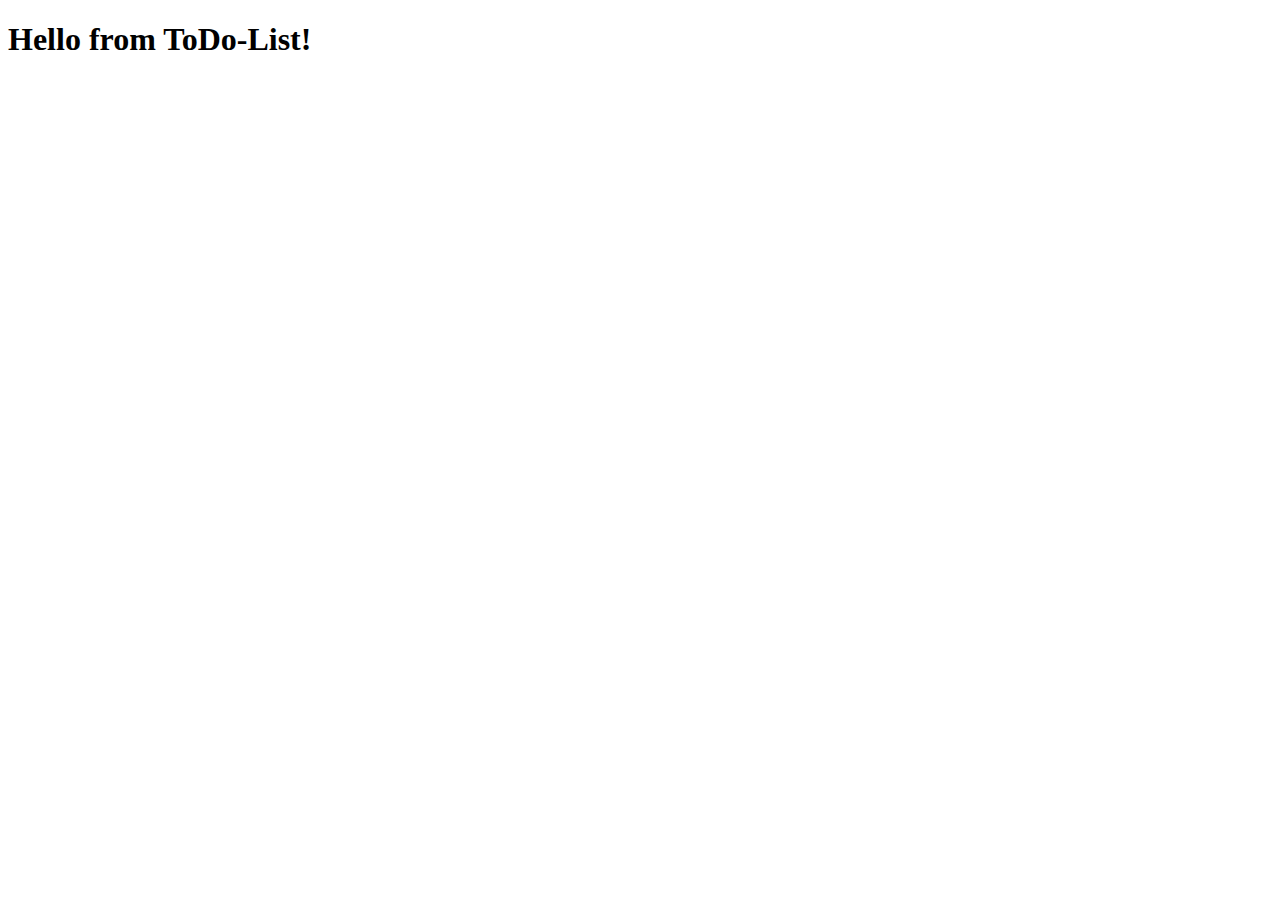
==== index.html @ 38c628ce "Added index.html for hosting via github pages" ====
<!DOCTYPE html>
<html lang="en">
<head>
    <meta charset="UTF-8">
    <meta name="viewport" content="width=device-width, initial-scale=1.0">
    <title>Todo list</title>
</head>
<body>
    <h1>Hello from ToDo-List!</h1>
</body>
</html>
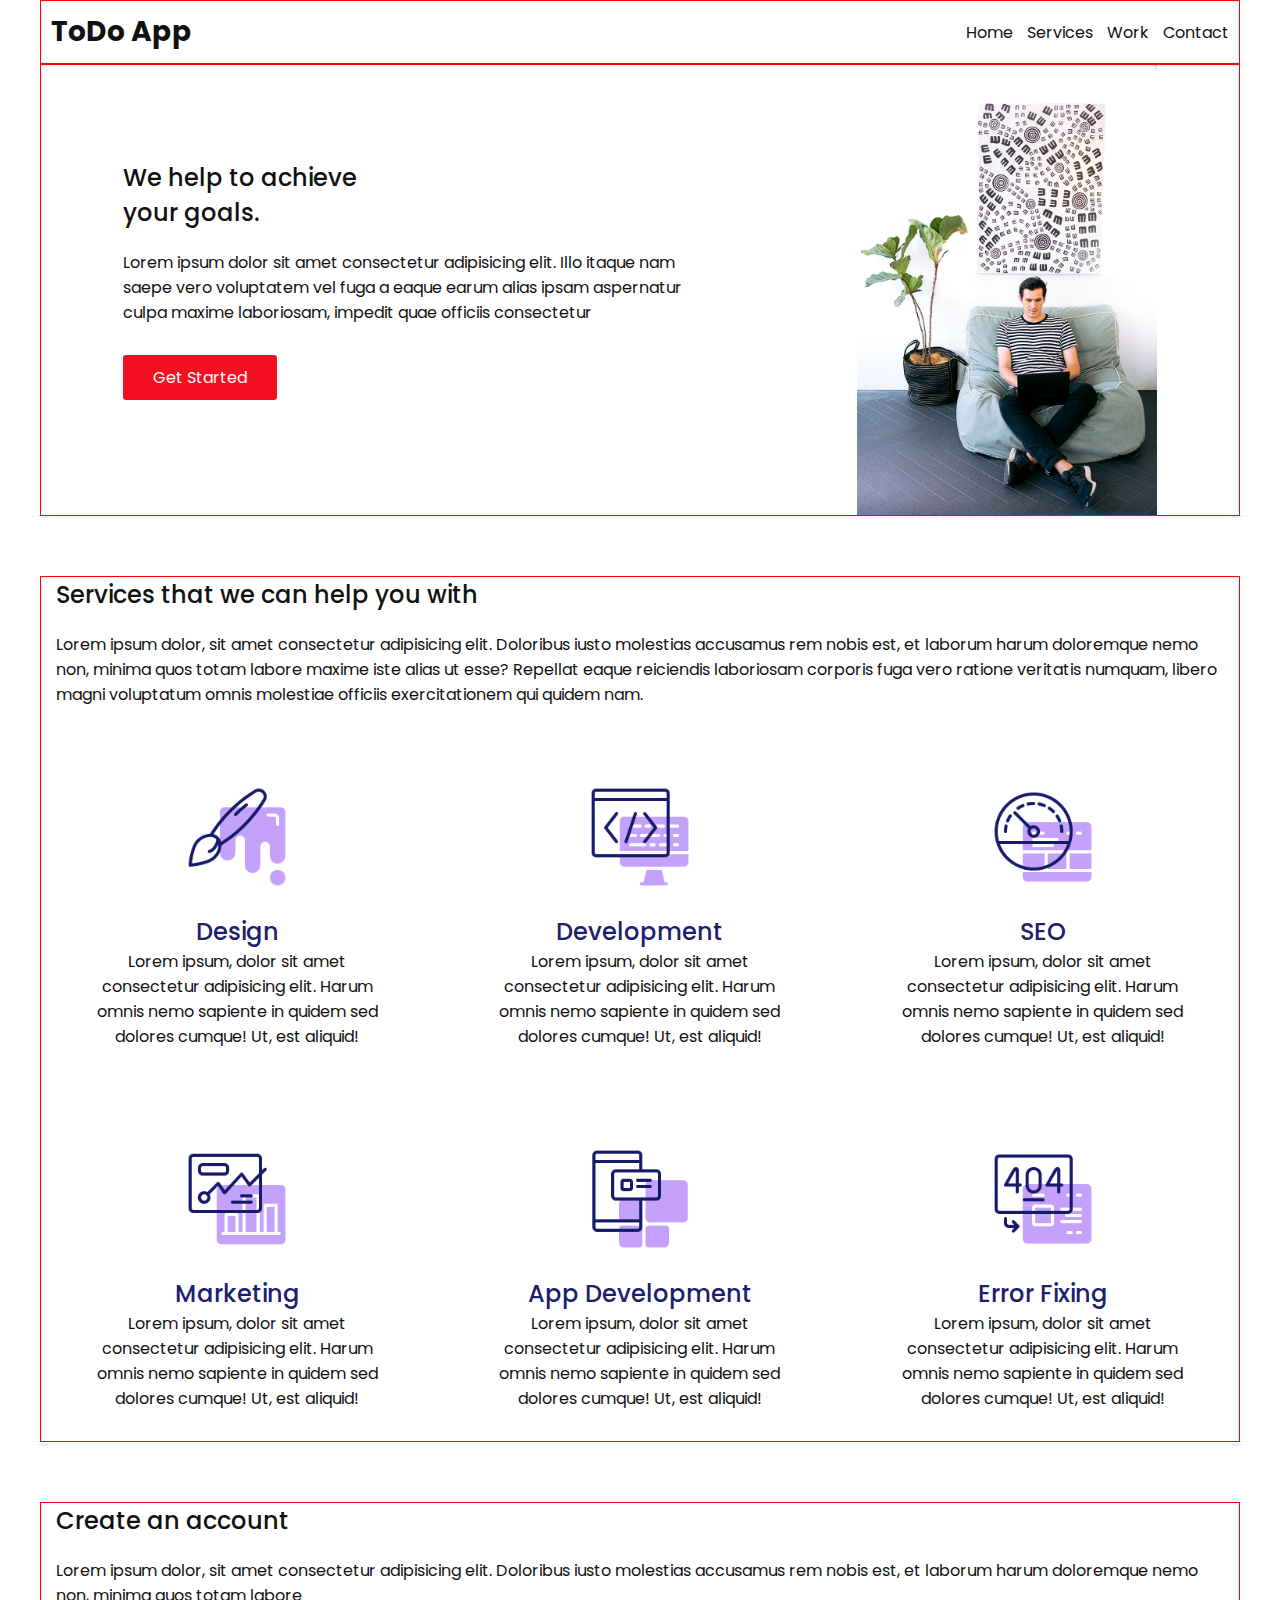
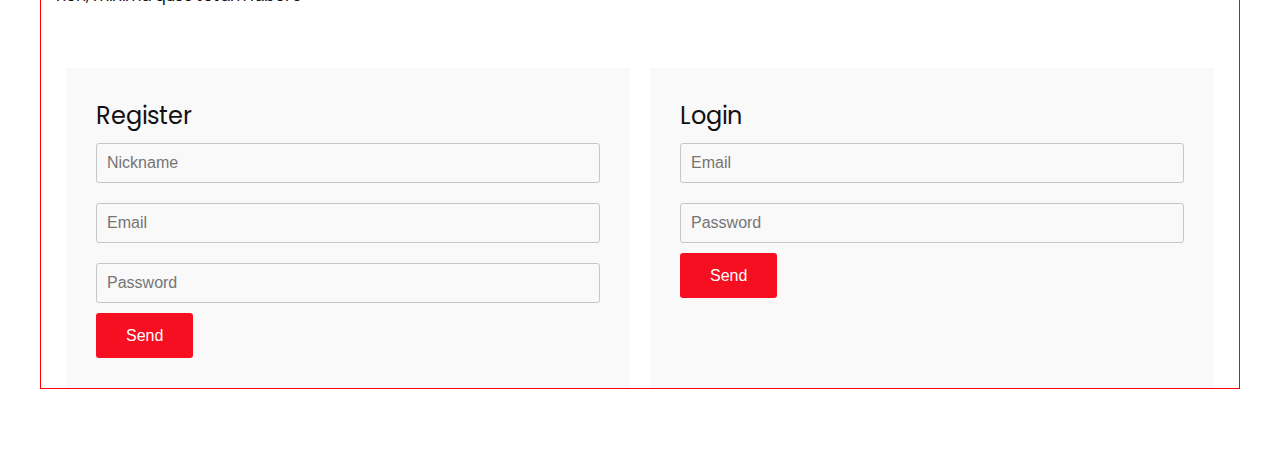
==== commit 0fa5156e: "Enhance home page" ====
--- a/index.html
+++ b/index.html
@@ -1,11 +1,165 @@
 <!DOCTYPE html>
 <html lang="en">
 <head>
-    <meta charset="UTF-8">
-    <meta name="viewport" content="width=device-width, initial-scale=1.0">
-    <title>Todo list</title>
+    <meta charset="UTF-8" />
+    <meta name="viewport" content="width=device-width, initial-scale=1.0" />
+    <link rel="stylesheet" href="css/style.css" />
+    <title>ToDo Application</title>
 </head>
 <body>
-    <h1>Hello from ToDo-List!</h1>
+    <header>
+        <div class="navigation container">
+            <a class="logo" href="index.html">ToDo App</a>
+
+            <ul>
+                <li><a href="index.html">Home</a></li>
+                <li><a href="services.html">Services</a></li>
+                <li><a href="work.html">Work</a></li>
+                <li><a href="contact.html">Contact</a></li>
+            </ul>
+        </div>
+    </header>
+  
+    <section class="home container">
+        <div class="home-content">
+            <h1>
+            We help to achieve <br />
+            your goals.
+            </h1>
+            <p>
+            Lorem ipsum dolor sit amet consectetur adipisicing elit. Illo itaque
+            nam saepe vero voluptatem vel fuga a eaque earum alias ipsam
+            aspernatur culpa maxime laboriosam, impedit quae officiis consectetur
+            </p>
+            <a href="#account" class="btn">Get Started</a>
+        </div>
+
+        <img src="images/home-img.jpg" class="home-img" alt="" />
+    </section>
+
+    <section class="services container">
+        <div class="title">
+            <h1>Services that we can help you with</h1>
+            <p>
+                Lorem ipsum dolor, sit amet consectetur adipisicing elit. Doloribus
+                iusto molestias accusamus rem nobis est, et laborum harum doloremque
+                nemo non, minima quos totam labore maxime iste alias ut esse? Repellat
+                eaque reiciendis laboriosam corporis fuga vero ratione veritatis
+                numquam, libero magni voluptatum omnis molestiae officiis
+                exercitationem qui quidem nam.
+            </p>
+        </div>
+        <div class="services-list">
+            <div class="service">
+                <div class="icon">
+                <img src="images/service-1.png" alt="" />
+                </div>
+                <h2>Design</h2>
+                Lorem ipsum, dolor sit amet consectetur adipisicing elit. Harum omnis
+                nemo sapiente in quidem sed dolores cumque! Ut, est aliquid!
+            </div>
+            <div class="service">
+                <div class="icon">
+                <img src="images/service-2.png" alt="" />
+                </div>
+                <h2>Development</h2>
+                Lorem ipsum, dolor sit amet consectetur adipisicing elit. Harum omnis
+                nemo sapiente in quidem sed dolores cumque! Ut, est aliquid!
+            </div>
+            <div class="service">
+                <div class="icon">
+                <img src="images/service-3.png" alt="" />
+                </div>
+                <h2>SEO</h2>
+                Lorem ipsum, dolor sit amet consectetur adipisicing elit. Harum omnis
+                nemo sapiente in quidem sed dolores cumque! Ut, est aliquid!
+            </div>
+            <div class="service">
+                <div class="icon">
+                <img src="images/service-4.png" alt="" />
+                </div>
+                <h2>Marketing</h2>
+                Lorem ipsum, dolor sit amet consectetur adipisicing elit. Harum omnis
+                nemo sapiente in quidem sed dolores cumque! Ut, est aliquid!
+            </div>
+            <div class="service">
+                <div class="icon">
+                <img src="images/service-5.png" alt="" />
+                </div>
+                <h2>App Development</h2>
+                Lorem ipsum, dolor sit amet consectetur adipisicing elit. Harum omnis
+                nemo sapiente in quidem sed dolores cumque! Ut, est aliquid!
+            </div>
+            <div class="service">
+                <div class="icon">
+                <img src="images/service-6.png" alt="" />
+                </div>
+                <h2>Error Fixing</h2>
+                Lorem ipsum, dolor sit amet consectetur adipisicing elit. Harum omnis
+                nemo sapiente in quidem sed dolores cumque! Ut, est aliquid!
+            </div>
+        </div>
+    </section>
+
+    <section id="account" class="account container">
+        <div class="title">
+            <h1>Create an account</h1>
+            <p>
+            Lorem ipsum dolor, sit amet consectetur adipisicing elit. Doloribus
+            iusto molestias accusamus rem nobis est, et laborum harum doloremque
+            nemo non, minima quos totam labore
+            </p>
+        </div>
+        <div class="account-wrapper">
+            <div class="account-form">
+                <h2>Register</h2>
+
+                <form>
+                    <div class="row">
+                        <div class="input100">
+                            <input type="text" placeholder="Nickname">
+                        </div>
+                        </div>
+                    <div class="row">
+                        <div class="input100">
+                            <input type="text" placeholder="Email" />
+                        </div>
+                    </div>
+                    <div class="row">
+                        <div class="input100">
+                            <input type="text" placeholder="Password" />
+                        </div>
+                    </div>
+                    <div class="row">
+                        <div class="btn account-btn">
+                            <input type="submit" value="Send" />
+                        </div>
+                    </div>
+                </form>
+            </div>
+
+            <div class="account-form">
+                <h2>Login</h2>
+
+                <form>
+                    <div class="row">
+                        <div class="input100">
+                            <input type="text" placeholder="Email" />
+                        </div>
+                    </div>
+                    <div class="row">
+                        <div class="input100">
+                            <input type="text" placeholder="Password" />
+                        </div>
+                    </div>
+                    <div class="row">
+                        <div class="btn account-btn">
+                            <input type="submit" value="Send" />
+                        </div>
+                    </div>
+                </form>
+            </div>
+        </div>
+    </section>
 </body>
 </html>--- a/css/style.css
+++ b/css/style.css
@@ -0,0 +1,393 @@
+@import url('https://fonts.googleapis.com/css?family=Poppins:200,300,400,500,600,700,800,900&display=swap');
+
+:root {
+  --primary-color: #f60f20;
+  --secondary-color: #1b206e;
+  
+  --logo-text-size: 28px;
+  --title-text-size: 24px;
+  --regular-text-size: 16px;
+}
+
+/* BASE STYLES */
+* {
+  box-sizing: border-box;
+  margin: 0;
+  padding: 0;
+}
+
+html,
+body {
+  font-family: 'Poppins', sans-serif;
+  color: #111;
+  scroll-behavior: smooth;
+}
+
+h1 {
+  font-size: var(--title-text-size);
+  font-weight: 500;
+}
+
+p {
+  font-size: var(--regular-text-size);
+  margin: 20px 0 10px;
+}
+
+section {
+  display: flex;
+  flex-direction: column;
+  align-items: center;
+  margin-top: 60px;
+}
+
+.container {
+  box-sizing: border-box;
+	max-width: 1200px;
+	padding: 0 15px;
+	margin-left: auto;
+	margin-right: auto;
+  border: 1px solid red;
+}
+
+section.home {
+  flex-direction: row;
+  justify-content: space-around;
+  flex-wrap: wrap;
+  margin-top: 0;
+}
+
+/* BUTTON */
+.btn {
+  cursor: pointer;
+  display: inline-block;
+  background: var(--primary-color);
+  color: #fff;
+  text-decoration: none;
+  padding: 10px 30px;
+  margin: 20px 0;
+  border: 0;
+  transition-duration: 0.2s;
+  border-radius: 3px;
+}
+
+.btn:hover {
+  opacity: 0.7;
+}
+
+.logo {
+  text-decoration: none;
+  color: #111;
+  font-size: var(--logo-text-size);
+  font-weight: 700;
+  z-index: 20;
+}
+
+/* TOGGLE */
+.toggle {
+  position: fixed;
+  top: 0;
+  right: 0;
+  width: 60px;
+  height: 60px;
+  background: var(--primary-color) url(../images/menu.png);
+  background-size: 30px;
+  background-position: center;
+  background-repeat: no-repeat;
+  z-index: 20;
+  cursor: pointer;
+}
+
+.toggle.active {
+  background: var(--primary-color) url(../images/close.png);
+  background-size: 25px;
+  background-position: center;
+  background-repeat: no-repeat;
+}
+
+/* NAVIGATION */
+.navigation {
+  border: 1px solid red;
+  position: relative;
+  padding: 10px;
+  box-sizing: border-box;
+  top: 0;
+  width: 100%;
+  background-color: #fff;
+  display: flex;
+  justify-content: space-between;
+  align-items: center;
+}
+
+.navigation ul {
+  position: relative;
+}
+
+.navigation ul li {
+  position: relative;
+  list-style: none;
+  text-align: center;
+  display: inline-block;
+  margin-left: 10px;
+}
+
+.navigation ul li a {
+  font-size: var(--regular-text-size);
+  color: #111;
+  text-decoration: none;
+}
+
+.navigation ul li a:hover {
+  color: var(--primary-color);
+}
+
+
+/* HOMEPAGE */
+.home-content {
+  position: relative;
+  z-index: 10;
+  max-width: 600px;
+}
+
+.home-img {
+  position: relative;
+  max-height: 450px;
+}
+
+/* SERVICES PAGE */
+.services-list {
+  margin-top: 40px;
+  display: grid;
+  grid-template-columns: repeat(3, 1fr);
+  gap: 40px;
+  text-align: center;
+}
+
+.service .title {
+  text-align: left;
+}
+
+.services-list .service {
+  cursor: pointer;
+  padding: 30px;
+  transition-duration: 0.2s;
+}
+
+.services-list .service:hover {
+  box-shadow: 0 10px 30px rgba(0, 0, 0, 0.1);
+}
+
+.services-list .service h2 {
+  font-size: var(--title-text-size);
+  font-weight: 500;
+  margin-top: 20px;
+  color: var(--secondary-color);
+}
+
+.services-list .service .icon img {
+  max-width: 100px;
+}
+
+/* WORK PAGE */
+.portfolio {
+  display: flex;
+  flex-wrap: wrap;
+  justify-content: center;
+  margin-top: 20px;
+}
+
+.portfolio .item {
+  position: relative;
+  width: 300px;
+  height: 300px;
+  margin: 5px;
+}
+
+.portfolio .item img {
+  width: 100%;
+  height: 100%;
+}
+
+.portfolio .item .action {
+  position: absolute;
+  top: 0;
+  left: 0;
+  width: 100%;
+  height: 100%;
+  background: rgba(0, 0, 0, 0.8);
+  display: flex;
+  justify-content: center;
+  align-items: center;
+  opacity: 0;
+  transition: 0.5s;
+}
+
+.portfolio .item:hover .action {
+  opacity: 1;
+}
+
+.portfolio .item .action a {
+  display: inline-block;
+  color: #fff;
+  text-decoration: none;
+  border: 1px solid #fff;
+  padding: 5px 15px;
+}
+
+/* ACCOUNT */
+section.account {
+  margin-bottom: 60px;
+}
+
+.account-wrapper {
+  position: relative;
+  width: 100%;
+  margin-top: 50px;
+  display: flex;
+  justify-content: center;
+}
+
+.account-form {
+  position: relative;
+  background: #f9f9f9;
+  width: calc(100% - 400px);
+  padding: 30px 20px;
+  margin: 0 10px;
+}
+
+.account-form h2 {
+  margin: 0 10px;
+  padding: 0;
+  font-size: var(--title-text-size);
+  font-weight: 400;
+}
+
+.account-form form {
+  width: 100%;
+}
+
+.account-form .row {
+  width: 100%;
+  display: flex;
+}
+
+.account-form .input50 {
+  width: 50%;
+  margin: 0 10px;
+}
+
+.account-form .input100 {
+  width: 100%;
+  margin: 0 10px;
+}
+
+.account-form .row input,
+.account-form .row textarea {
+  position: relative;
+  border: 1px solid rgba(0, 0, 0, 0.2);
+  border-radius: 3px;
+  color: #111;
+  background: transparent;
+  width: 100%;
+  padding: 10px;
+  outline: none;
+  font-size: var(--regular-text-size);
+  font-weight: 300;
+  margin: 10px 0;
+  resize: none;
+}
+
+.account-form .row textarea {
+  height: 150px;
+}
+
+.account-form .row input[type='submit'] {
+  /* background-color: var(--secondary-color); */
+  color: #fff;
+  margin: 0;
+  padding: 0;
+  /* text-transform: uppercase; */
+  /* letter-spacing: 2px; */
+  /* font-weight: 300; */
+  border: 0;
+  cursor: pointer;
+}
+
+.account-btn {
+  margin: 0 10px;
+}
+
+.account-info {
+  width: 350px;
+  background: #f9f9f9;
+  padding: 30px 20px 10px;
+}
+
+.account-info .info-box {
+  display: flex;
+  align-items: flex-start;
+  margin-bottom: 40px;
+}
+
+.account-info .info-box .account-icon {
+  width: 20px;
+  margin-right: 40px;
+}
+
+.account-info .info-box .details h4 {
+  color: var(--secondary-color);
+}
+
+.account-info .info-box .details p,
+.account-info .info-box .details a {
+  color: #111;
+}
+
+@media (max-width: 1068px) {
+  .services-list {
+    grid-template-columns: repeat(2, 1fr);
+  }
+
+  .account-wrapper {
+    flex-direction: column;
+  }
+
+  .account-form {
+    width: 100%;
+    margin: 0;
+    /* padding: 30px 30px 20px; */
+  }
+
+  .account-form .row {
+    flex-direction: column;
+  }
+
+  .account-form .input50,
+  .account-form .input100 {
+    width: 100%;
+    margin: 0;
+  }
+
+  .account-btn {
+    margin: 0;
+  }
+
+  .account-form h2 {
+    margin: 0;
+  }
+
+  .account-info {
+    width: 100%;
+    margin-top: 20px;
+    padding: 30px 30px 20px;
+  }
+}
+
+@media (max-width: 768px) {
+  .services-list {
+    grid-template-columns: 1fr;
+  }
+
+  .services-list .service {
+    box-shadow: 0 10px 30px rgba(0, 0, 0, 0.1);
+  }
+}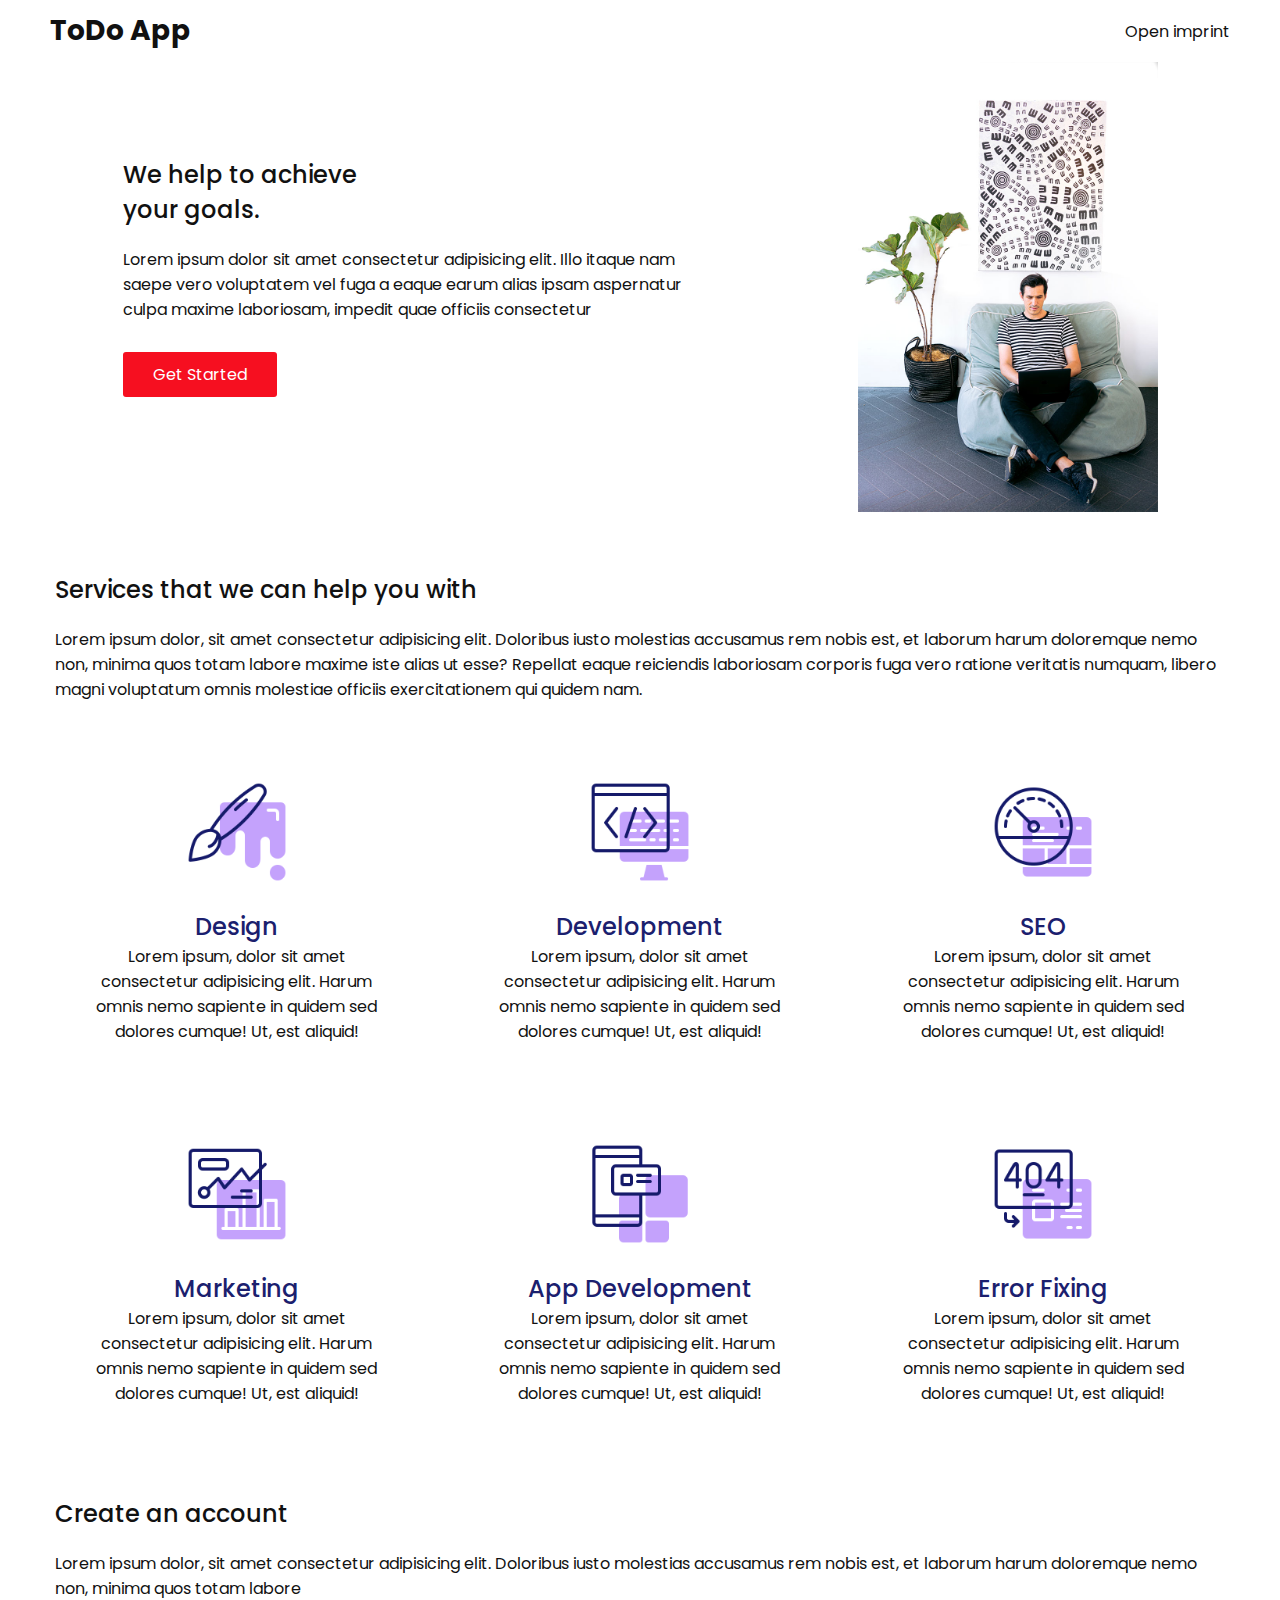
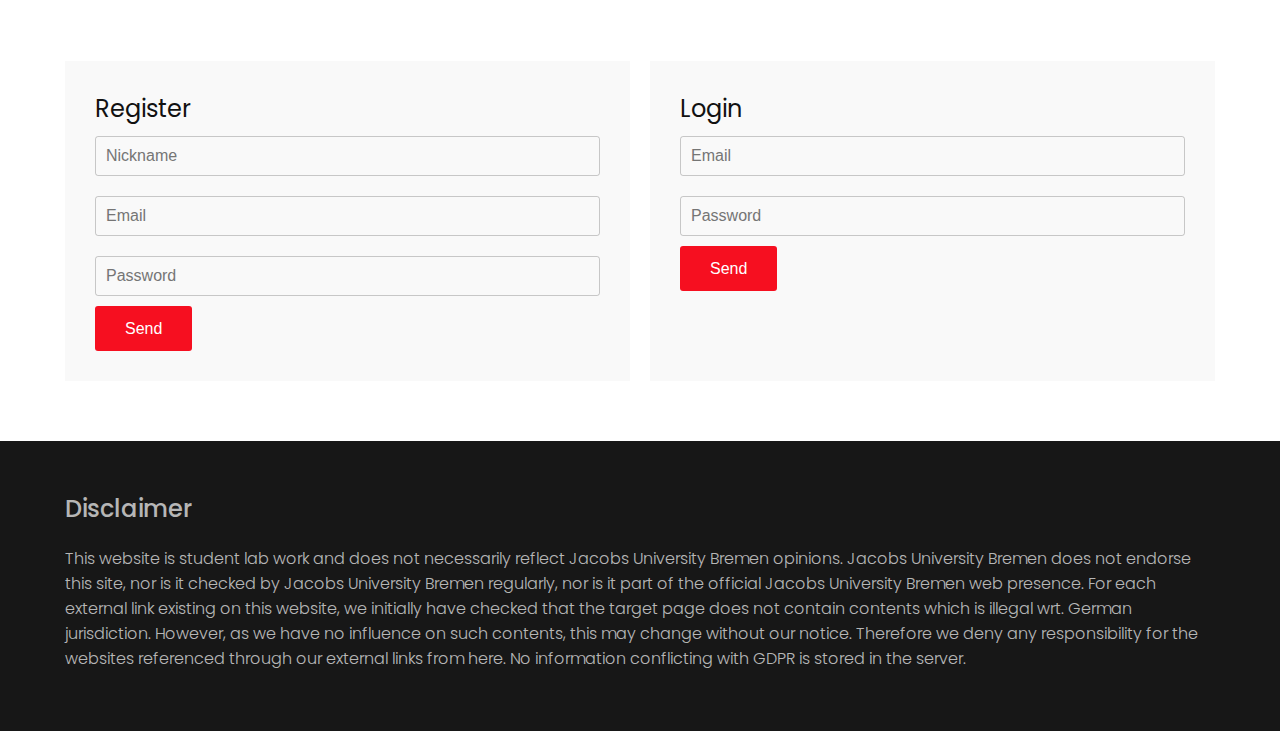
==== commit ca3c15d0: "Add imprint.html and disclaimer" ====
--- a/index.html
+++ b/index.html
@@ -4,7 +4,7 @@
     <meta charset="UTF-8" />
     <meta name="viewport" content="width=device-width, initial-scale=1.0" />
     <link rel="stylesheet" href="css/style.css" />
-    <title>ToDo Application</title>
+    <title>ToDo | Home</title>
 </head>
 <body>
     <header>
@@ -12,10 +12,7 @@
             <a class="logo" href="index.html">ToDo App</a>
 
             <ul>
-                <li><a href="index.html">Home</a></li>
-                <li><a href="services.html">Services</a></li>
-                <li><a href="work.html">Work</a></li>
-                <li><a href="contact.html">Contact</a></li>
+                <li><a href="imprint.html">Open imprint</a></li>
             </ul>
         </div>
     </header>
@@ -161,5 +158,17 @@
             </div>
         </div>
     </section>
+
+
+    <section class="footer">
+        <div class="container">
+            <h1>Disclaimer</h1>
+            <p>This website is student lab work and does not necessarily reflect Jacobs University Bremen opinions. Jacobs University Bremen does not endorse this site, nor is it checked by Jacobs University
+            Bremen regularly, nor is it part of the official Jacobs University Bremen web presence.
+            For each external link existing on this website, we initially have checked that the target page
+            does not contain contents which is illegal wrt. German jurisdiction. However, as we have no influence on such contents, this may change without our notice. Therefore we deny any responsibility for the websites referenced through our external links from here.
+            No information conflicting with GDPR is stored in the server.</p>
+        </div>
+    </section>
 </body>
 </html>--- a/css/style.css
+++ b/css/style.css
@@ -46,7 +46,6 @@
 	padding: 0 15px;
 	margin-left: auto;
 	margin-right: auto;
-  border: 1px solid red;
 }
 
 section.home {
@@ -106,7 +105,6 @@
 
 /* NAVIGATION */
 .navigation {
-  border: 1px solid red;
   position: relative;
   padding: 10px;
   box-sizing: border-box;
@@ -316,31 +314,16 @@
   margin: 0 10px;
 }
 
-.account-info {
-  width: 350px;
-  background: #f9f9f9;
-  padding: 30px 20px 10px;
-}
-
-.account-info .info-box {
-  display: flex;
-  align-items: flex-start;
-  margin-bottom: 40px;
-}
-
-.account-info .info-box .account-icon {
-  width: 20px;
-  margin-right: 40px;
-}
-
-.account-info .info-box .details h4 {
-  color: var(--secondary-color);
-}
-
-.account-info .info-box .details p,
-.account-info .info-box .details a {
-  color: #111;
-}
+section.footer {
+  color: rgba(255, 255, 255, 0.7);
+  background-color: #171717;
+  padding: 50px;
+}
+
+section.footer {
+  font-weight: 300;
+}
+
 
 @media (max-width: 1068px) {
   .services-list {
@@ -374,12 +357,6 @@
   .account-form h2 {
     margin: 0;
   }
-
-  .account-info {
-    width: 100%;
-    margin-top: 20px;
-    padding: 30px 30px 20px;
-  }
 }
 
 @media (max-width: 768px) {
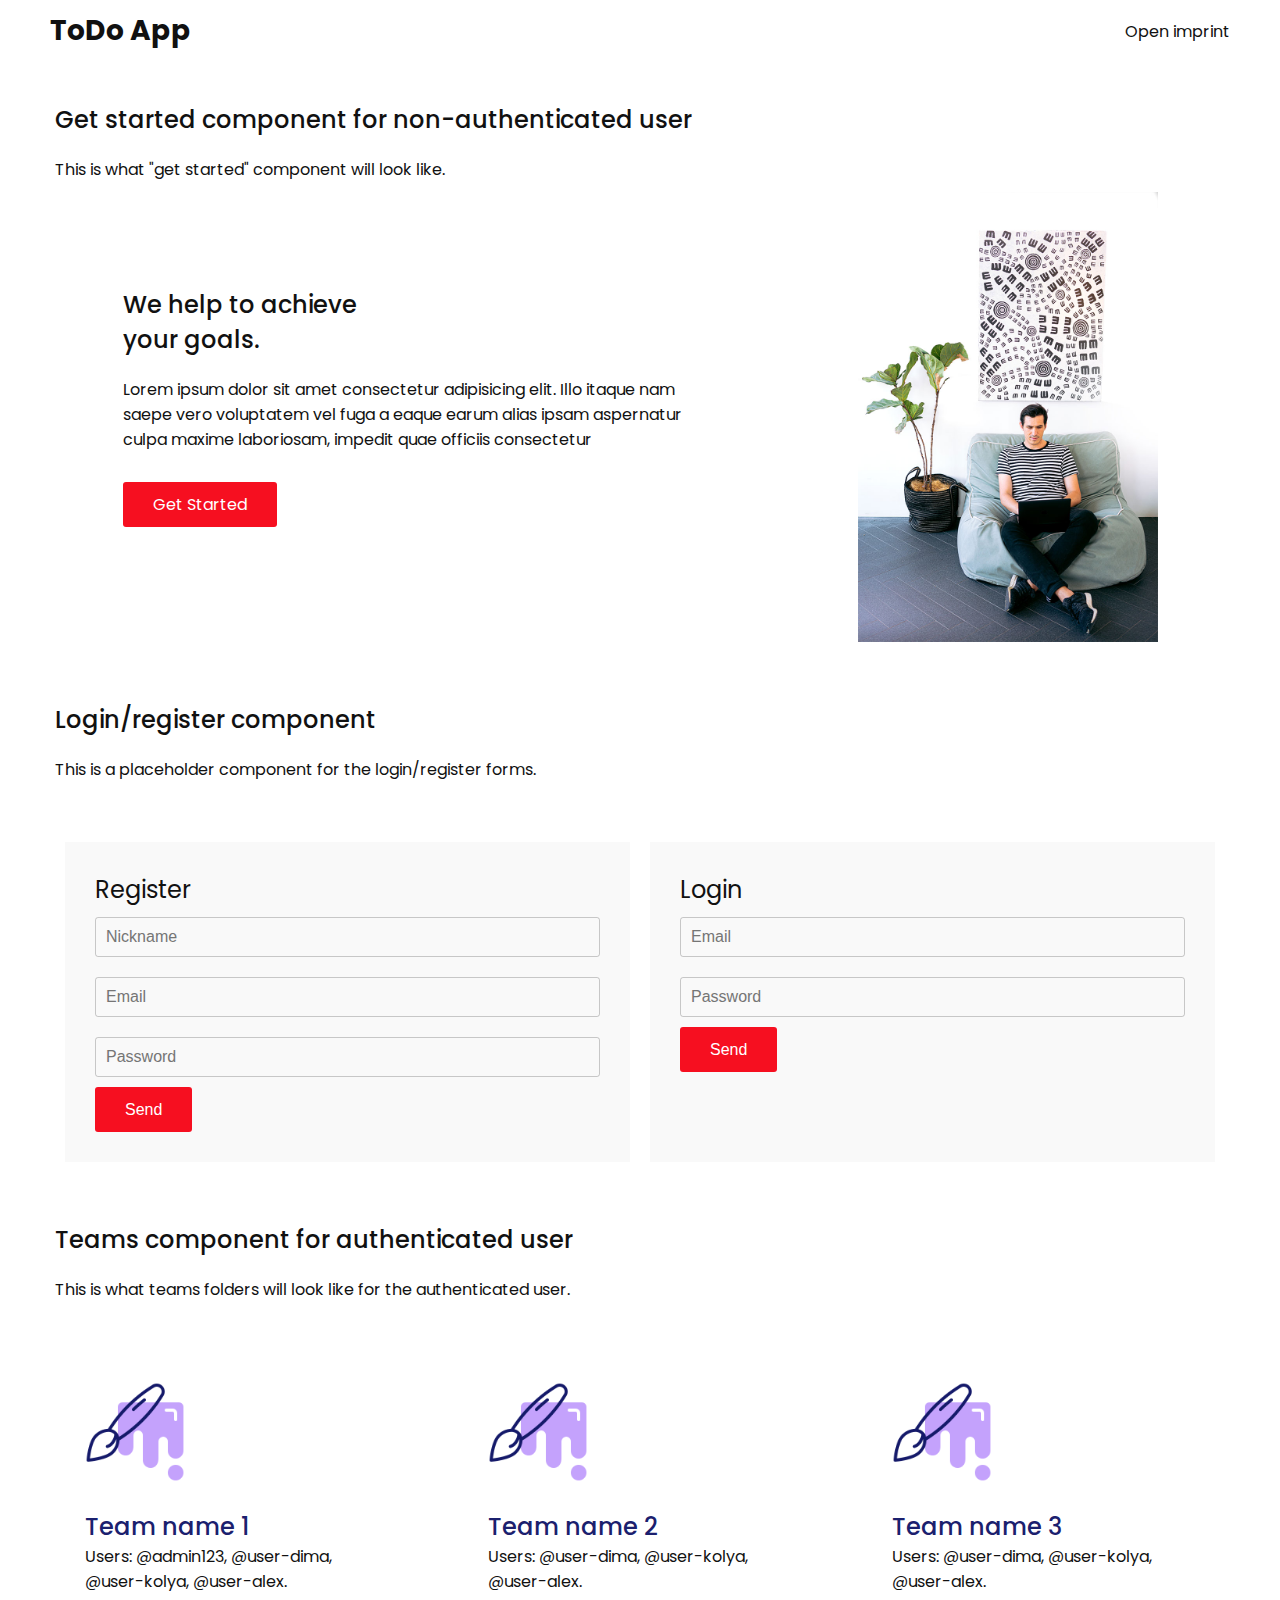
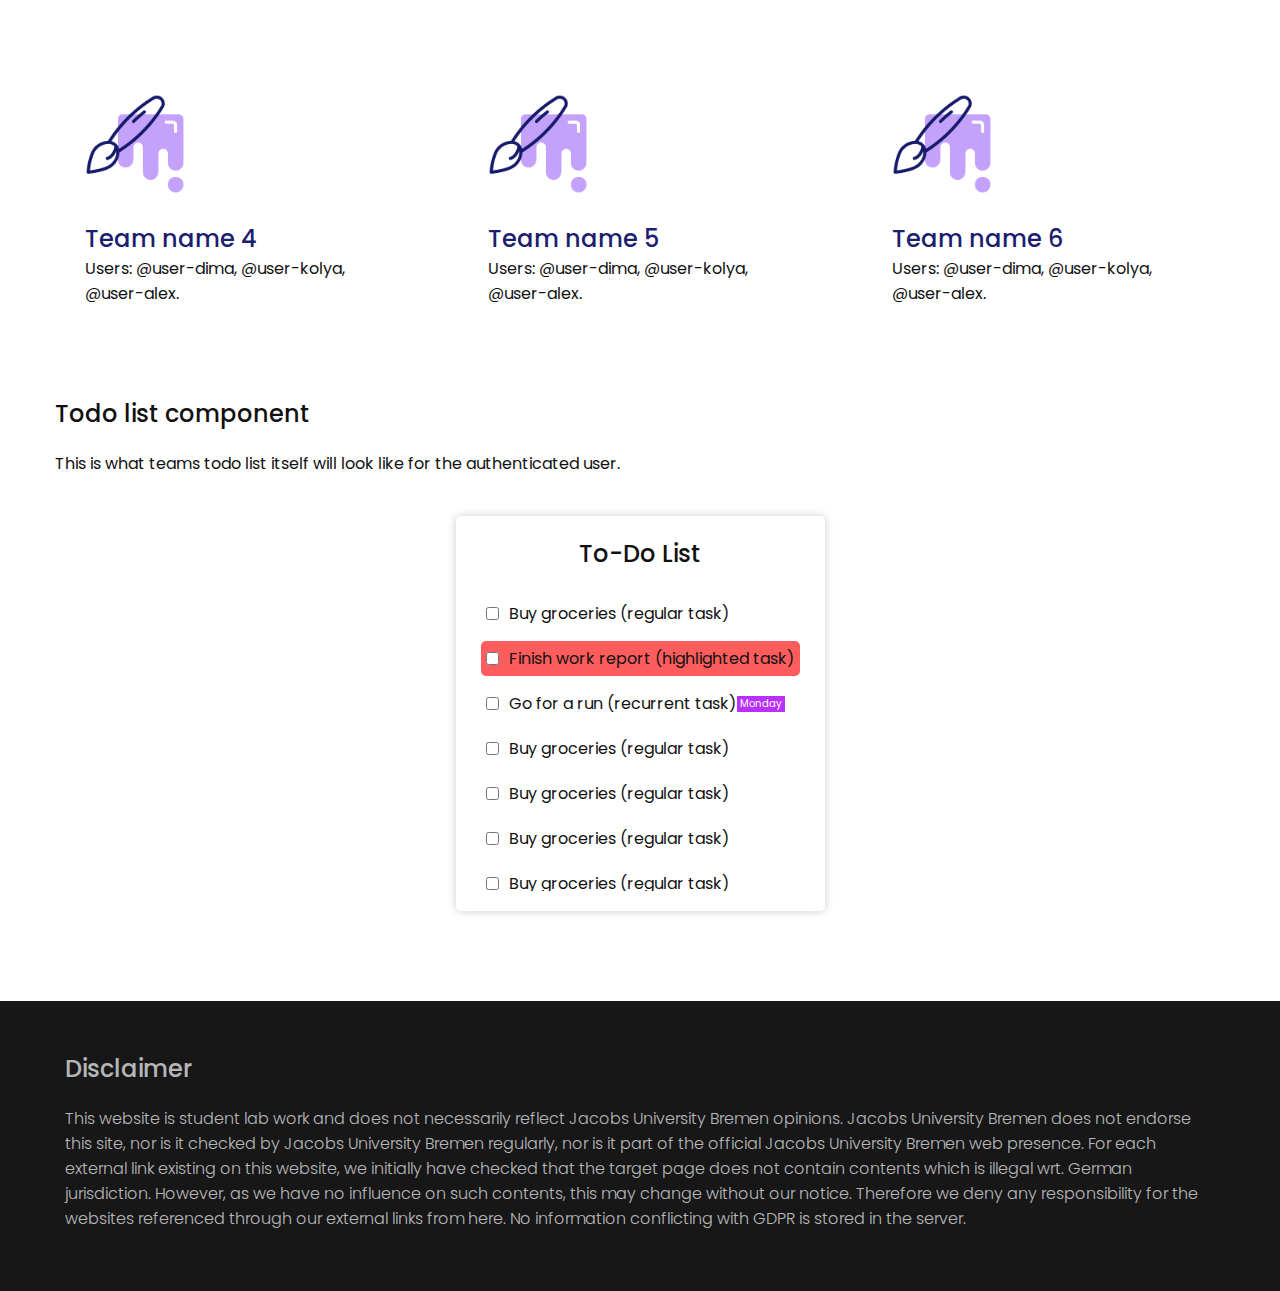
==== commit ac1c2eee: "Add some more components" ====
--- a/index.html
+++ b/index.html
@@ -18,93 +18,35 @@
     </header>
   
     <section class="home container">
-        <div class="home-content">
-            <h1>
-            We help to achieve <br />
-            your goals.
-            </h1>
+        <div class="title">
+            <h1>Get started component for non-authenticated user</h1>
+            <p>This is what "get started" component will look like.</p>
+        </div>
+
+        <div class="home-wrapper">
+            <div class="home-content">
+                <h1>
+                We help to achieve <br />
+                your goals.
+                </h1>
+                <p>
+                Lorem ipsum dolor sit amet consectetur adipisicing elit. Illo itaque
+                nam saepe vero voluptatem vel fuga a eaque earum alias ipsam
+                aspernatur culpa maxime laboriosam, impedit quae officiis consectetur
+                </p>
+                <a href="#account" class="btn">Get Started</a>
+            </div>
+
+            <img src="images/home-img.jpg" class="home-img" alt="" />
+        </div>
+    </section>
+
+
+    <section id="account" class="account container">
+        <div class="title">
+            <h1>Login/register component</h1>
             <p>
-            Lorem ipsum dolor sit amet consectetur adipisicing elit. Illo itaque
-            nam saepe vero voluptatem vel fuga a eaque earum alias ipsam
-            aspernatur culpa maxime laboriosam, impedit quae officiis consectetur
-            </p>
-            <a href="#account" class="btn">Get Started</a>
-        </div>
-
-        <img src="images/home-img.jpg" class="home-img" alt="" />
-    </section>
-
-    <section class="services container">
-        <div class="title">
-            <h1>Services that we can help you with</h1>
-            <p>
-                Lorem ipsum dolor, sit amet consectetur adipisicing elit. Doloribus
-                iusto molestias accusamus rem nobis est, et laborum harum doloremque
-                nemo non, minima quos totam labore maxime iste alias ut esse? Repellat
-                eaque reiciendis laboriosam corporis fuga vero ratione veritatis
-                numquam, libero magni voluptatum omnis molestiae officiis
-                exercitationem qui quidem nam.
-            </p>
-        </div>
-        <div class="services-list">
-            <div class="service">
-                <div class="icon">
-                <img src="images/service-1.png" alt="" />
-                </div>
-                <h2>Design</h2>
-                Lorem ipsum, dolor sit amet consectetur adipisicing elit. Harum omnis
-                nemo sapiente in quidem sed dolores cumque! Ut, est aliquid!
-            </div>
-            <div class="service">
-                <div class="icon">
-                <img src="images/service-2.png" alt="" />
-                </div>
-                <h2>Development</h2>
-                Lorem ipsum, dolor sit amet consectetur adipisicing elit. Harum omnis
-                nemo sapiente in quidem sed dolores cumque! Ut, est aliquid!
-            </div>
-            <div class="service">
-                <div class="icon">
-                <img src="images/service-3.png" alt="" />
-                </div>
-                <h2>SEO</h2>
-                Lorem ipsum, dolor sit amet consectetur adipisicing elit. Harum omnis
-                nemo sapiente in quidem sed dolores cumque! Ut, est aliquid!
-            </div>
-            <div class="service">
-                <div class="icon">
-                <img src="images/service-4.png" alt="" />
-                </div>
-                <h2>Marketing</h2>
-                Lorem ipsum, dolor sit amet consectetur adipisicing elit. Harum omnis
-                nemo sapiente in quidem sed dolores cumque! Ut, est aliquid!
-            </div>
-            <div class="service">
-                <div class="icon">
-                <img src="images/service-5.png" alt="" />
-                </div>
-                <h2>App Development</h2>
-                Lorem ipsum, dolor sit amet consectetur adipisicing elit. Harum omnis
-                nemo sapiente in quidem sed dolores cumque! Ut, est aliquid!
-            </div>
-            <div class="service">
-                <div class="icon">
-                <img src="images/service-6.png" alt="" />
-                </div>
-                <h2>Error Fixing</h2>
-                Lorem ipsum, dolor sit amet consectetur adipisicing elit. Harum omnis
-                nemo sapiente in quidem sed dolores cumque! Ut, est aliquid!
-            </div>
-        </div>
-    </section>
-
-    <section id="account" class="account container">
-        <div class="title">
-            <h1>Create an account</h1>
-            <p>
-            Lorem ipsum dolor, sit amet consectetur adipisicing elit. Doloribus
-            iusto molestias accusamus rem nobis est, et laborum harum doloremque
-            nemo non, minima quos totam labore
+            This is a placeholder component for the login/register forms.
             </p>
         </div>
         <div class="account-wrapper">
@@ -157,6 +99,111 @@
                 </form>
             </div>
         </div>
+    </section>
+
+    <section class="teams container">
+        <div class="title">
+            <h1>Teams component for authenticated user</h1>
+            <p>
+                This is what teams folders will look like for the authenticated user.
+            </p>
+        </div>
+        <div class="teams-list">
+            <div class="team">
+                <div class="icon">
+                <img src="images/team.png" alt="" />
+                </div>
+                <h2>Team name 1</h2>
+                Users: @admin123, @user-dima, @user-kolya, @user-alex. 
+            </div>
+            <div class="team">
+                <div class="icon">
+                <img src="images/team.png" alt="" />
+                </div>
+                <h2>Team name 2</h2>
+                Users: @user-dima, @user-kolya, @user-alex. 
+            </div>
+            <div class="team">
+                <div class="icon">
+                <img src="images/team.png" alt="" />
+                </div>
+                <h2>Team name 3</h2>
+                Users: @user-dima, @user-kolya, @user-alex. 
+            </div>
+            <div class="team">
+                <div class="icon">
+                <img src="images/team.png" alt="" />
+                </div>
+                <h2>Team name 4</h2>
+                Users: @user-dima, @user-kolya, @user-alex. 
+            </div>
+            <div class="team">
+                <div class="icon">
+                <img src="images/team.png" alt="" />
+                </div>
+                <h2>Team name 5</h2>
+                Users: @user-dima, @user-kolya, @user-alex. 
+            </div>
+            <div class="team">
+                <div class="icon">
+                <img src="images/team.png" alt="" />
+                </div>
+                <h2>Team name 6</h2>
+                Users: @user-dima, @user-kolya, @user-alex. 
+            </div>
+        </div>
+    </section>
+
+    
+    <section class="todo-lists container">
+        <div class="title">
+            <h1>Todo list component</h1>
+            <p>
+                This is what teams todo list itself will look like for the authenticated user.
+            </p>
+        </div>
+
+
+        <div class="todo-list">
+            <h1>To-Do List</h1>
+            <ul>
+                <li class="regular-task">
+                    <input type="checkbox" id="item1">
+                    <label for="item1">Buy groceries (regular task)</label>
+                </li>
+                <li class="highlighted-task">
+                    <input type="checkbox" id="item2">
+                    <label for="item2">Finish work report (highlighted task)</label>
+                </li>
+                <li class="recurrent-task">
+                    <input type="checkbox" id="item3">
+                    <label for="item3">
+                        Go for a run (recurrent task)
+                    </label>
+                    <span>Monday</span>
+                </li>
+                <li class="regular-task">
+                    <input type="checkbox" id="item5">
+                    <label for="item5">Buy groceries (regular task)</label>
+                </li>
+                <li class="regular-task">
+                    <input type="checkbox" id="item6">
+                    <label for="item6">Buy groceries (regular task)</label>
+                </li>
+                <li class="regular-task">
+                    <input type="checkbox" id="item7">
+                    <label for="item7">Buy groceries (regular task)</label>
+                </li>
+                <li class="regular-task">
+                    <input type="checkbox" id="item8">
+                    <label for="item8">Buy groceries (regular task)</label>
+                </li>
+                <li class="regular-task">
+                    <input type="checkbox" id="item9">
+                    <label for="item9">Buy groceries (regular task)</label>
+                </li>
+            </ul>
+        </div>    
     </section>
 
 
--- a/css/style.css
+++ b/css/style.css
@@ -7,6 +7,7 @@
   --logo-text-size: 28px;
   --title-text-size: 24px;
   --regular-text-size: 16px;
+  --small-text-size: 10px;
 }
 
 /* BASE STYLES */
@@ -48,11 +49,22 @@
 	margin-right: auto;
 }
 
+section .title {
+  align-self: flex-start;
+}
+
 section.home {
+  margin-top: 40px;
+}
+
+
+.home-wrapper {
+  width: 100%;
+  display: flex;
+  align-items: center;
   flex-direction: row;
   justify-content: space-around;
   flex-wrap: wrap;
-  margin-top: 0;
 }
 
 /* BUTTON */
@@ -151,8 +163,8 @@
   max-height: 450px;
 }
 
-/* SERVICES PAGE */
-.services-list {
+/* TEAMS */
+.teams-list {
   margin-top: 40px;
   display: grid;
   grid-template-columns: repeat(3, 1fr);
@@ -160,81 +172,33 @@
   text-align: center;
 }
 
-.service .title {
-  text-align: left;
-}
-
-.services-list .service {
+.teams-list .team {
   cursor: pointer;
   padding: 30px;
   transition-duration: 0.2s;
-}
-
-.services-list .service:hover {
+  text-align: left;
+}
+
+.teams-list .team:hover {
   box-shadow: 0 10px 30px rgba(0, 0, 0, 0.1);
 }
 
-.services-list .service h2 {
+.teams-list .team h2 {
   font-size: var(--title-text-size);
   font-weight: 500;
   margin-top: 20px;
   color: var(--secondary-color);
 }
 
-.services-list .service .icon img {
+.teams-list .team .icon img {
   max-width: 100px;
-}
-
-/* WORK PAGE */
-.portfolio {
-  display: flex;
-  flex-wrap: wrap;
-  justify-content: center;
-  margin-top: 20px;
-}
-
-.portfolio .item {
-  position: relative;
-  width: 300px;
-  height: 300px;
-  margin: 5px;
-}
-
-.portfolio .item img {
-  width: 100%;
-  height: 100%;
-}
-
-.portfolio .item .action {
-  position: absolute;
-  top: 0;
-  left: 0;
-  width: 100%;
-  height: 100%;
-  background: rgba(0, 0, 0, 0.8);
-  display: flex;
-  justify-content: center;
-  align-items: center;
-  opacity: 0;
-  transition: 0.5s;
-}
-
-.portfolio .item:hover .action {
-  opacity: 1;
-}
-
-.portfolio .item .action a {
-  display: inline-block;
-  color: #fff;
-  text-decoration: none;
-  border: 1px solid #fff;
-  padding: 5px 15px;
 }
 
 /* ACCOUNT */
 section.account {
   margin-bottom: 60px;
 }
+
 
 .account-wrapper {
   position: relative;
@@ -325,8 +289,77 @@
 }
 
 
+/* TODO LIST */
+.todo-list {
+  max-width: 400px;
+  margin: 30px auto;
+  background-color: #fff;
+  padding: 20px;
+  border-radius: 5px;
+  box-shadow: 0 0 10px rgba(0, 0, 0, 0.2);
+}
+
+.todo-list h1 {
+  text-align: center;
+  margin-bottom: 20px;
+}
+
+.todo-list ul {
+  list-style: none;
+  padding: 5px;
+  max-height: 300px;
+  overflow-y: scroll;
+}
+
+.todo-list li {
+  padding: 5px;
+  border-radius: 5px;
+  overflow: hidden;
+  margin-bottom: 10px;
+  display: flex;
+  align-items: center;
+  transition: 0.2s;
+}
+
+.todo-list li:hover {
+  box-shadow: 0px 0px 10px rgba(0, 0, 0, 0.1);
+}
+
+.todo-list li.highlighted-task {
+  background-color: rgb(255, 93, 93);
+}
+
+/* .todo-list li.recurrent-task label {
+  display: flex;
+  align-items: center;
+} */
+
+.todo-list li.recurrent-task span {
+  display: inline-block;
+  color: white;
+  padding: 0 3px;
+  margin: 0 5px 0 0;
+  font-size: var(--small-text-size);
+  background-color: rgb(186, 49, 255);
+}
+
+.todo-list input[type="checkbox"] {
+  margin-right: 10px;
+}
+
+.todo-list label {
+  cursor: pointer;
+}
+
+.todo-list input[type="checkbox"]:checked + label {
+  text-decoration: line-through;
+  color: #888;
+}
+
+
+
 @media (max-width: 1068px) {
-  .services-list {
+  .teams-list {
     grid-template-columns: repeat(2, 1fr);
   }
 
@@ -360,11 +393,11 @@
 }
 
 @media (max-width: 768px) {
-  .services-list {
+  .teams-list {
     grid-template-columns: 1fr;
   }
 
-  .services-list .service {
+  .teams-list .team {
     box-shadow: 0 10px 30px rgba(0, 0, 0, 0.1);
   }
 }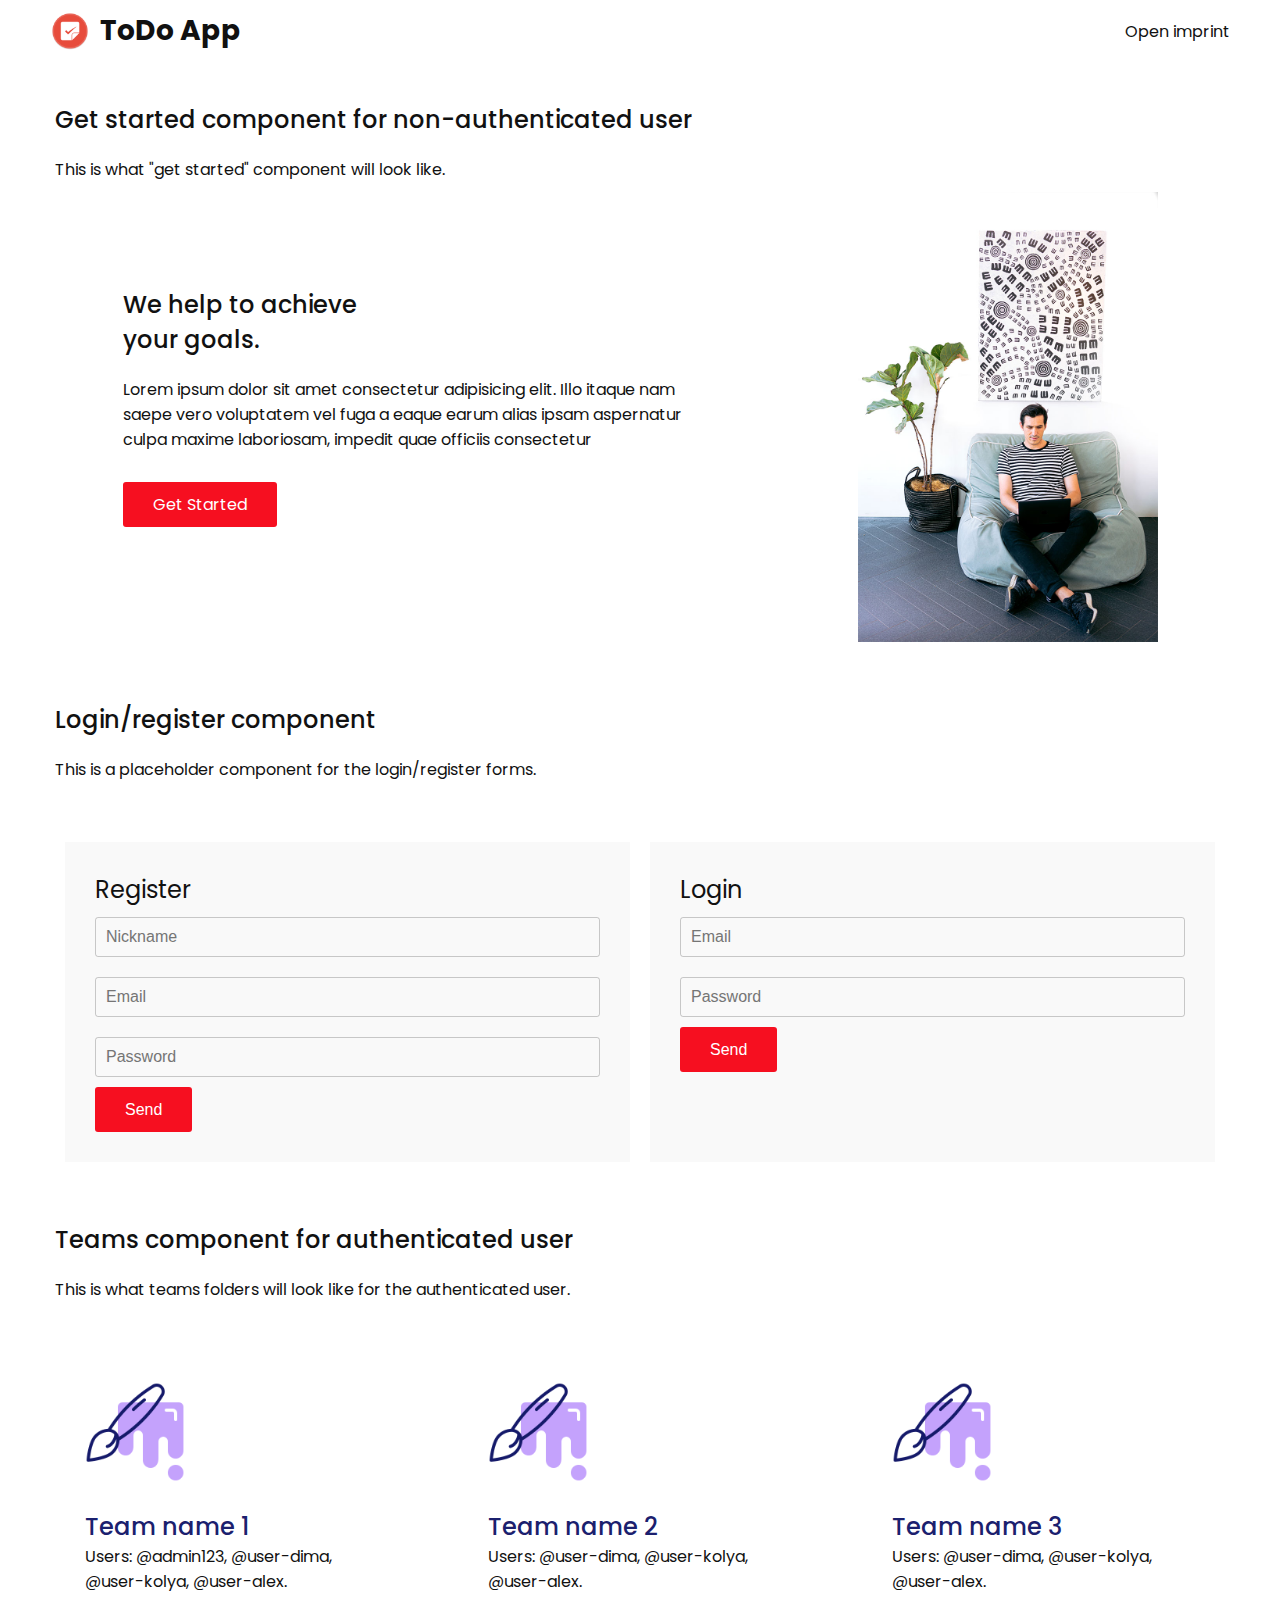
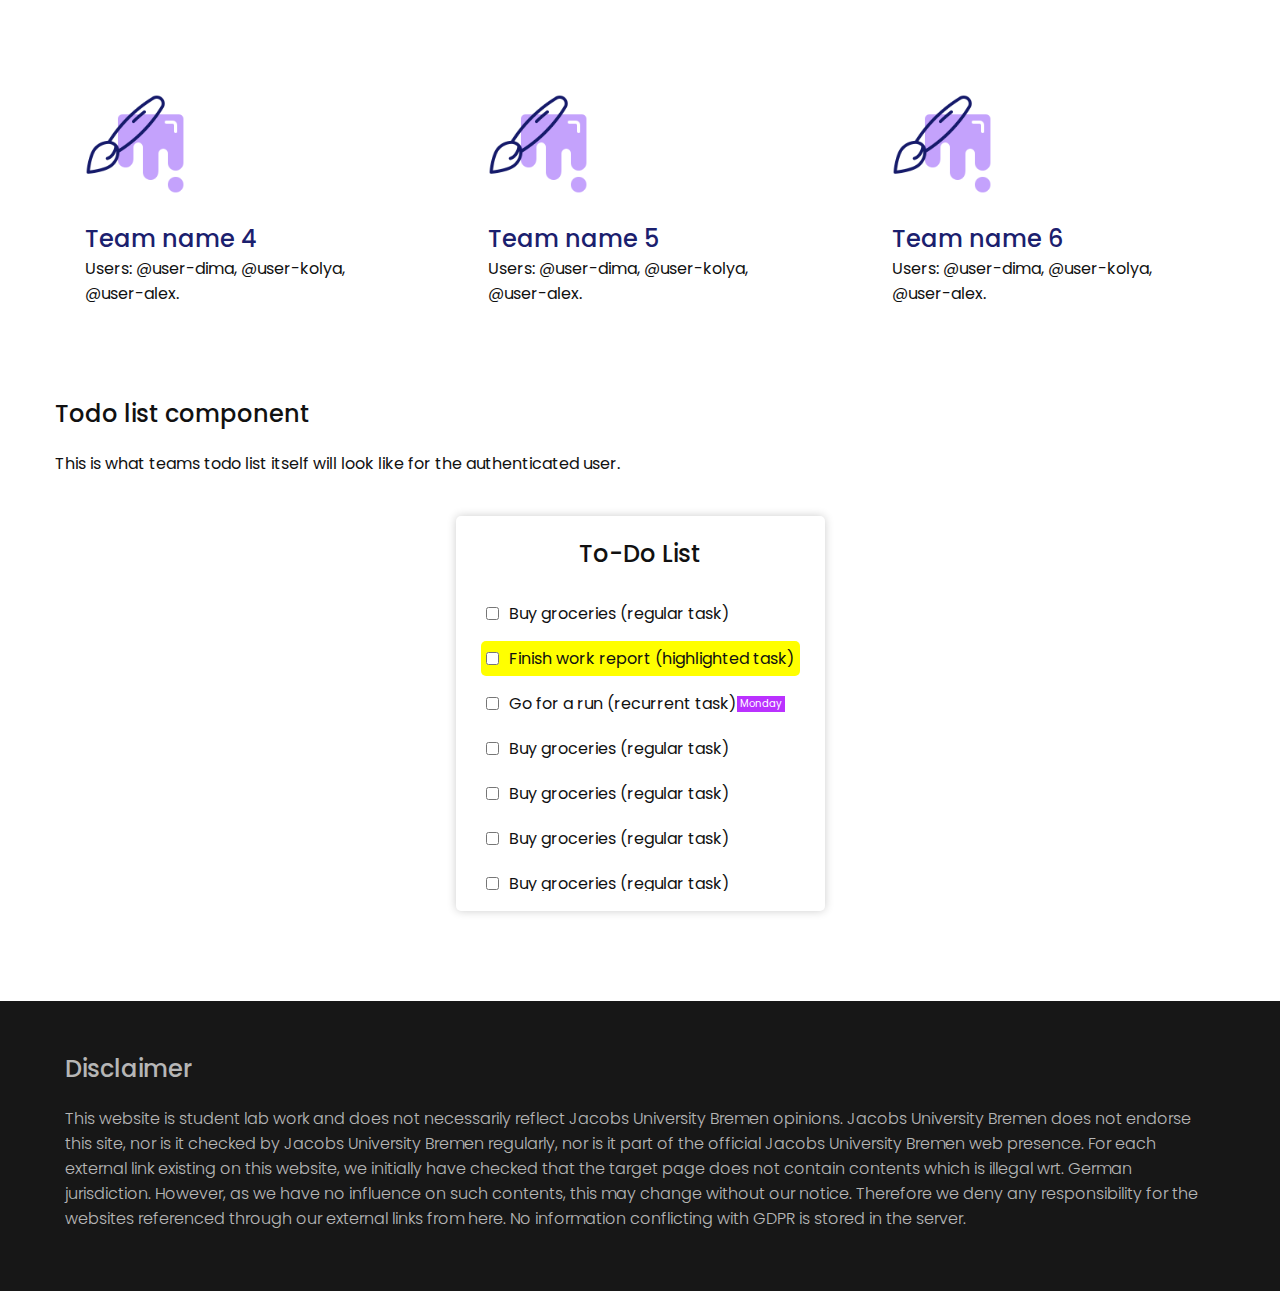
==== commit 1b1409b8: "Add logo" ====
--- a/index.html
+++ b/index.html
@@ -9,7 +9,7 @@
 <body>
     <header>
         <div class="navigation container">
-            <a class="logo" href="index.html">ToDo App</a>
+            <a class="logo" href="index.html"><img src="images/logo.png" alt="Logo"> ToDo App</a>
 
             <ul>
                 <li><a href="imprint.html">Open imprint</a></li>
--- a/css/style.css
+++ b/css/style.css
@@ -91,6 +91,14 @@
   font-size: var(--logo-text-size);
   font-weight: 700;
   z-index: 20;
+  display: flex;
+  align-items: center;
+}
+
+.logo img {
+  width: 40px;
+  height: 40px;
+  margin-right: 10px;
 }
 
 /* TOGGLE */
@@ -326,7 +334,7 @@
 }
 
 .todo-list li.highlighted-task {
-  background-color: rgb(255, 93, 93);
+  background-color: yellow;
 }
 
 /* .todo-list li.recurrent-task label {
